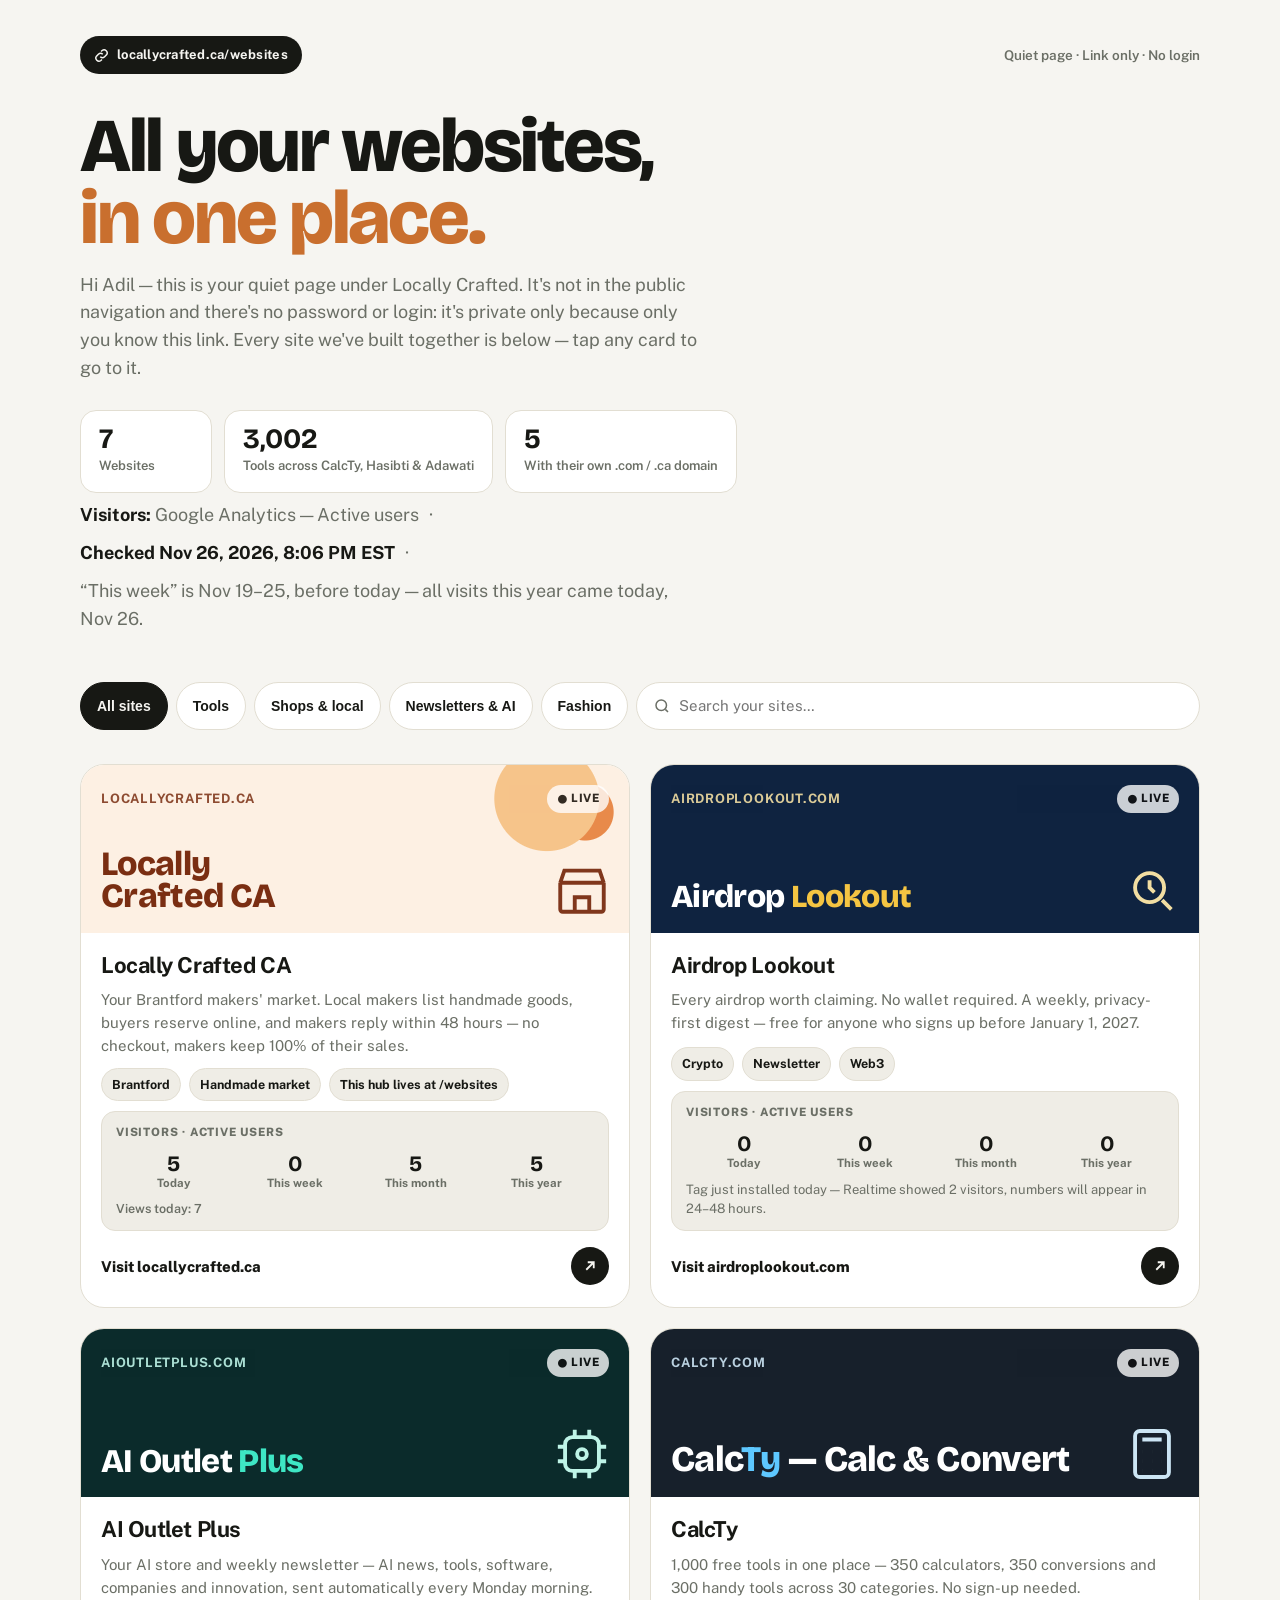
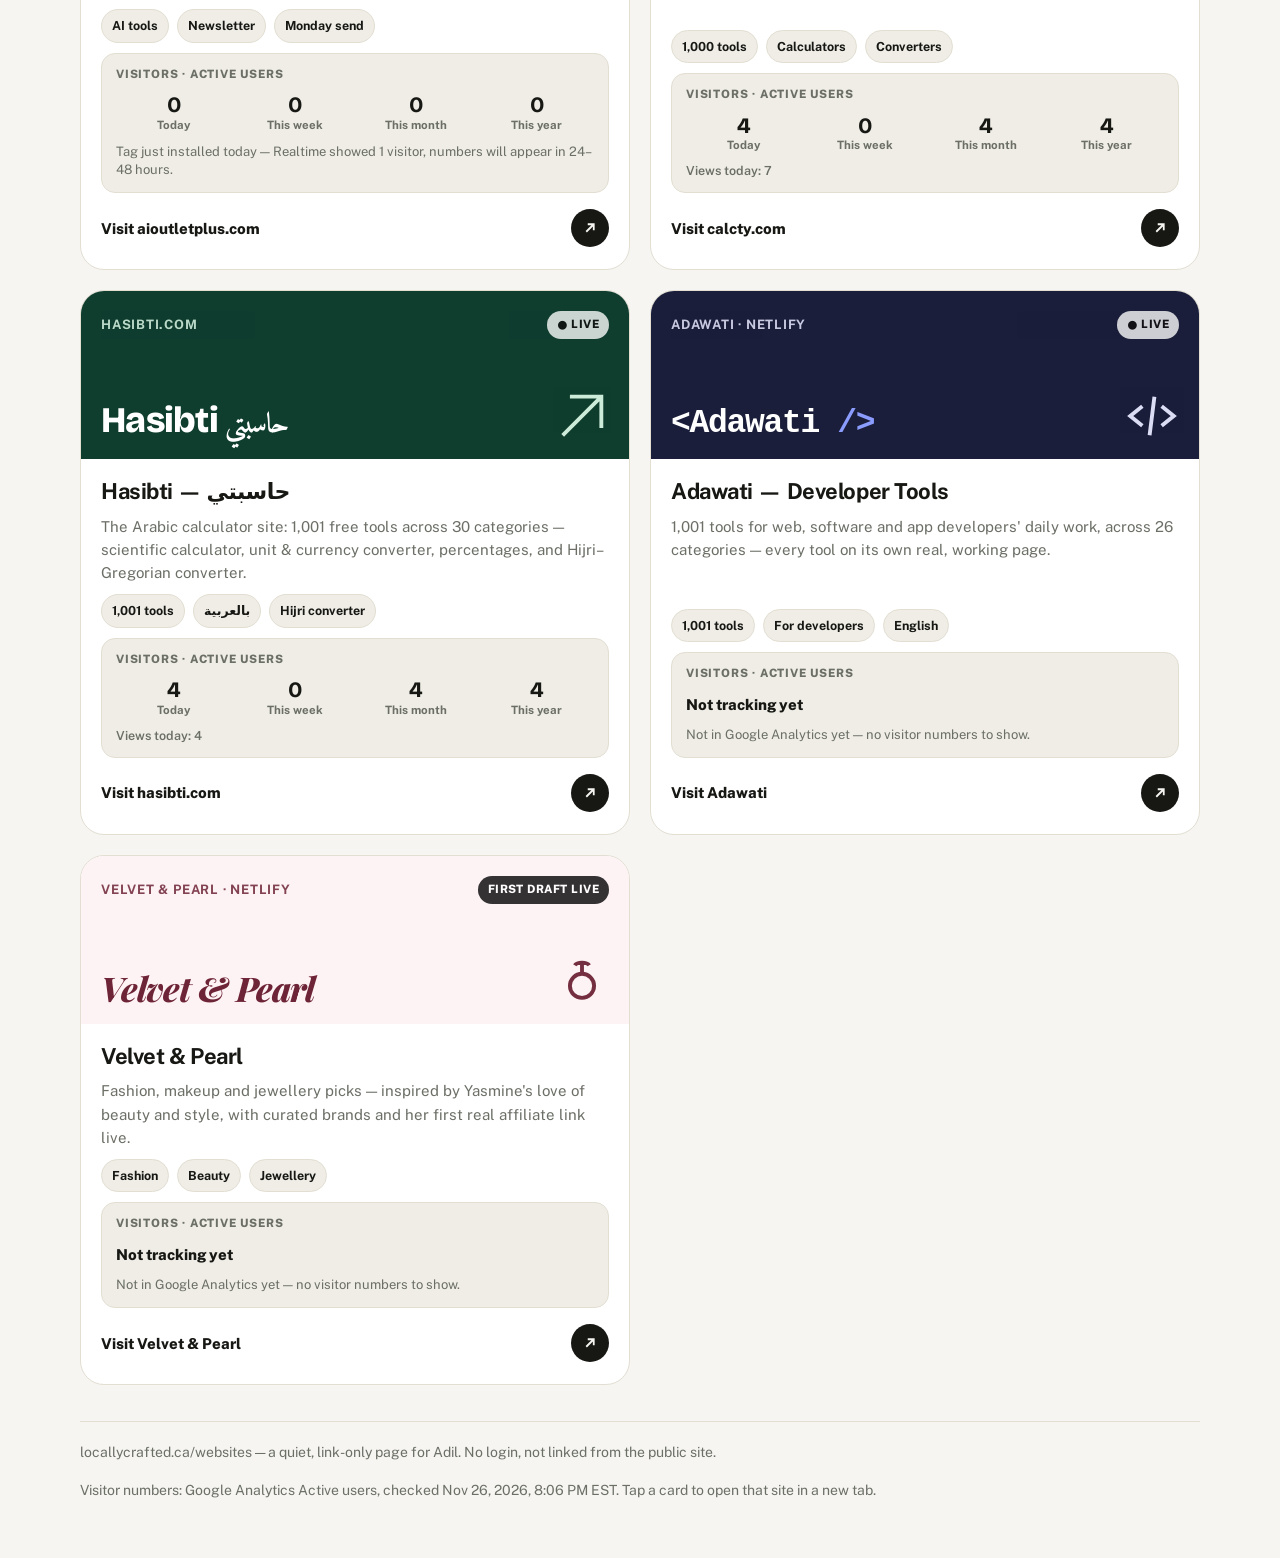
==== websites/index.html @ 3667b3fc "Add private websites hub at /websites (link-only page, no public link)" ====
<!doctype html>
<html lang="en">
<head>
<meta charset="utf-8">
<meta name="viewport" content="width=device-width, initial-scale=1, viewport-fit=cover">
<meta name="color-scheme" content="light dark">
<link rel="icon" href="data:,">
<title>My Websites Hub — Adil's Sites</title>
<link rel="preconnect" href="https://fonts.googleapis.com">
<link rel="preconnect" href="https://fonts.gstatic.com" crossorigin>
<link href="https://fonts.googleapis.com/css2?family=Bricolage+Grotesque:opsz,wght@12..96,500;12..96,700;12..96,800&family=Public+Sans:wght@400;500;600;700&family=Amiri:wght@700&family=Playfair+Display:ital,wght@0,700;1,600&display=swap" rel="stylesheet">
<style>
:root{
  --bg:#f6f5f1; --surface:#ffffff; --surface2:#efede6; --ink:#171814; --muted:#6b6f66; --line:#e2ded2;
  --accent:#c96f2e; --accent-ink:#fff;
  --radius:20px;
}
@media (prefers-color-scheme: dark){
  :root{ --bg:#121310; --surface:#1c1e1a; --surface2:#23251f; --ink:#f2f0e9; --muted:#a8aca0; --line:#2e302a; }
}
*{box-sizing:border-box}
html{scroll-behavior:smooth}
body{margin:0;background:var(--bg);color:var(--ink);font-family:"Public Sans",system-ui,sans-serif;line-height:1.55}
a{color:inherit}
button,[role="button"]{min-height:44px}
.wrap{max-width:1160px;margin:0 auto;padding:0 20px 56px}

/* Header */
.top{padding:36px 0 8px;display:flex;justify-content:space-between;align-items:center;gap:16px;flex-wrap:wrap}
.private{display:inline-flex;align-items:center;gap:8px;background:var(--ink);color:var(--bg);font-size:13px;font-weight:700;letter-spacing:.02em;padding:9px 14px;border-radius:999px}
.private svg{width:15px;height:15px}
.date{font-size:13.5px;color:var(--muted);font-weight:600}
.hero{padding:28px 0 10px;max-width:820px}
.hero h1{font-family:"Bricolage Grotesque",sans-serif;font-size:clamp(42px,7vw,76px);line-height:.95;letter-spacing:-.03em;margin:0 0 16px;font-weight:800}
.hero h1 em{font-style:normal;color:var(--accent)}
.hero p{font-size:18px;color:var(--muted);max-width:620px;margin:0}
.stats{display:flex;gap:12px;flex-wrap:wrap;margin:28px 0 8px}
.stat{background:var(--surface);border:1px solid var(--line);border-radius:16px;padding:14px 18px;min-width:132px}
.stat b{font-family:"Bricolage Grotesque",sans-serif;font-size:28px;display:block;line-height:1}
.stat span{font-size:13px;color:var(--muted);font-weight:600}

/* Filters */
.filters{display:flex;gap:8px;flex-wrap:wrap;margin:28px 0 22px;position:sticky;top:0;background:var(--bg);padding:12px 0;z-index:5}
.chip{border:1px solid var(--line);background:var(--surface);color:var(--ink);padding:10px 16px;border-radius:999px;font-weight:700;font-size:14px;cursor:pointer}
.chip[aria-pressed="true"]{background:var(--ink);color:var(--bg);border-color:var(--ink)}
.search{flex:1;min-width:200px;display:flex;align-items:center;gap:8px;background:var(--surface);border:1px solid var(--line);border-radius:999px;padding:0 16px}
.search input{border:0;background:transparent;color:var(--ink);font:inherit;font-size:15px;width:100%;padding:11px 0;outline:none}
.search svg{width:18px;height:18px;color:var(--muted);flex:none}

/* Grid */
.grid{display:grid;grid-template-columns:1fr 1fr;gap:20px;width:100%;min-width:0}
@media(max-width:760px){.grid{grid-template-columns:minmax(0,1fr)}}
.card{background:var(--surface);border:1px solid var(--line);border-radius:24px;overflow:hidden;text-decoration:none;display:flex;flex-direction:column;transition:transform .18s ease, box-shadow .18s ease;min-width:0;width:100%;max-width:100%}
.card:hover{transform:translateY(-3px);box-shadow:0 18px 40px rgba(0,0,0,.10)}
.card:focus-visible{outline:3px solid var(--accent);outline-offset:3px}
.visual{height:168px;position:relative;overflow:hidden;padding:20px;display:flex;flex-direction:column;justify-content:space-between}
.visual .mark{font-family:"Bricolage Grotesque",sans-serif;font-weight:800;letter-spacing:-.02em;line-height:.95}
.visual .domain{font-size:13px;font-weight:700;letter-spacing:.06em;text-transform:uppercase;opacity:.85;display:flex;justify-content:space-between;align-items:center;gap:10px}
.badge{background:rgba(255,255,255,.92);color:#111;padding:5px 10px;border-radius:999px;font-size:11.5px;font-weight:800;letter-spacing:.04em;text-transform:uppercase;white-space:nowrap}
.badge.dark{background:#111;color:#fff}
.body{padding:20px 20px 22px;display:flex;flex-direction:column;gap:10px;flex:1;min-width:0;width:100%}
.body h2{margin:0;font-size:22px;line-height:1.15;letter-spacing:-.02em}
.body p{margin:0;color:var(--muted);font-size:15px;flex:1}
.meta{display:flex;gap:8px;flex-wrap:wrap}
.tag{font-size:12.5px;font-weight:700;background:var(--surface2);border:1px solid var(--line);padding:6px 10px;border-radius:999px}
.ga{background:var(--surface2);border:1px solid var(--line);border-radius:14px;padding:12px 14px;width:100%;min-width:0;overflow:visible}
.ga-head{font-size:11.5px;font-weight:800;letter-spacing:.07em;text-transform:uppercase;color:var(--muted);margin-bottom:8px}
.ga-grid{display:grid;grid-template-columns:repeat(4,1fr);gap:6px;text-align:center;width:100%}
.ga-grid>div{min-width:0;padding:2px 0}
.ga-grid b{font-family:"Bricolage Grotesque",sans-serif;font-size:22px;display:block;line-height:1.1;overflow-wrap:anywhere}
.ga-grid span{font-size:11.5px;color:var(--muted);font-weight:700;display:block;line-height:1.3}
.ga-note{font-size:13px;color:var(--muted);margin-top:8px;line-height:1.45}
.ga-note:empty{display:none}
.ga-views{font-size:12.5px;color:var(--muted);font-weight:600;margin-top:6px}
.ga-none{font-weight:800;font-size:15px;padding:2px 0}
.checked{display:flex;gap:10px;flex-wrap:wrap;align-items:baseline;margin:18px 0 4px;font-size:14px;color:var(--muted)}
.checked b{color:var(--ink)}
.visit{margin-top:6px;display:flex;align-items:center;justify-content:space-between;gap:12px;font-weight:800;font-size:15px}
.visit .arrow{width:38px;height:38px;border-radius:50%;background:var(--ink);color:var(--bg);display:grid;place-items:center;flex:none}
.visit .arrow svg{width:18px;height:18px}
.card:hover .arrow{background:var(--accent);color:#fff}

/* Individual visual identities */
.v-local{background:#fdf0e3;color:#7a2e12;background-image:radial-gradient(circle at 85% 20%, #f6c48a 0 52px, transparent 53px),radial-gradient(circle at 92% 28%, #e88a4a 0 28px, transparent 29px)}
.v-local .mark{font-size:34px;max-width:280px}
.v-airdrop{background:#0f2340;color:#ffe9a8}
.v-airdrop .mark{font-size:32px;color:#fff;max-width:300px}
.v-airdrop .mark span{color:#f5c542}
.v-ai{background:#0b2b2b;color:#c8fff2}
.v-ai .mark{font-size:33px;color:#fff}
.v-ai .mark span{color:#3ee6c4}
.v-calc{background:#17202b;color:#d6f0ff}
.v-calc .mark{font-size:36px;color:#fff}
.v-calc .mark span{color:#5ec8ff}
.v-hasibti{background:#0f3d2e;color:#d9f5e3}
.v-hasibti .mark{font-size:36px;color:#fff}
.v-hasibti .arabic{font-family:"Amiri",serif;font-size:28px}
.v-adawati{background:#1b1e3a;color:#e6e8ff}
.v-adawati .mark{font-size:33px;color:#fff;font-family:ui-monospace,Menlo,monospace;letter-spacing:-.04em}
.v-adawati .mark span{color:#8b9cff}
.v-velvet{background:#fdf2f4;color:#6d2436}
.v-velvet .mark{font-family:"Playfair Display",serif;font-size:34px;font-style:italic}
.visual .big-icon{position:absolute;right:18px;bottom:14px;width:58px;height:58px;opacity:.95}
.visual .big-icon svg{width:100%;height:100%}

.empty{display:none;background:var(--surface);border:1px dashed var(--line);border-radius:20px;padding:28px;text-align:center;color:var(--muted)}
footer{margin-top:36px;padding-top:20px;border-top:1px solid var(--line);color:var(--muted);font-size:14px;display:flex;justify-content:space-between;gap:16px;flex-wrap:wrap}
@media (prefers-reduced-motion: reduce){.card{transition:none}.card:hover{transform:none}}

/* Mobile: visitor numbers must always be fully visible — 2×2 grid, no overflow, no cut-off */
@media(max-width:640px){
  .wrap{padding:0 14px 48px}
  .body{padding:18px 16px 20px}
  .ga{padding:16px 14px;border-radius:16px}
  .ga-head{font-size:12.5px;margin-bottom:12px;letter-spacing:.06em}
  .ga-grid{grid-template-columns:1fr 1fr;gap:16px 10px}
  .ga-grid>div{background:var(--surface);border:1px solid var(--line);border-radius:12px;padding:12px 8px 10px}
  .ga-grid b{font-size:30px;line-height:1}
  .ga-grid span{font-size:13.5px;margin-top:5px;white-space:normal;overflow-wrap:break-word}
  .ga-views{font-size:13.5px;margin-top:10px}
  .ga-note{font-size:13.5px;margin-top:10px}
  .ga-none{font-size:16px}
  .stats{gap:8px}
  .stat{flex:1 1 calc(33.333% - 8px);min-width:0;padding:12px 10px}
  .stat b{font-size:24px}
  .stat span{font-size:12.5px;line-height:1.3;display:block;margin-top:2px}
  .search{flex:1 1 100%;min-width:0}
  .visual{padding:16px;height:auto;min-height:150px}
  .visual .domain{flex-wrap:wrap}
  .hero h1{font-size:clamp(38px,11vw,56px)}
}
@media(max-width:380px){
  .wrap{padding:0 12px 44px}
  .body{padding:16px 14px 18px}
  .ga-grid{gap:12px 8px}
  .ga-grid b{font-size:28px}
  .ga-grid span{font-size:13px}
}
</style>
</head>
<body>
<div class="wrap">
  <div class="top">
    <span class="private"><svg viewBox="0 0 24 24" fill="none" stroke="currentColor" stroke-width="2.4"><path d="M10 14a5 5 0 0 0 7 0l3-3a5 5 0 0 0-7-7l-1.7 1.7"/><path d="M14 10a5 5 0 0 0-7 0l-3 3a5 5 0 0 0 7 7l1.7-1.7"/></svg> locallycrafted.ca/websites</span>
    <span class="date">Quiet page · Link only · No login</span>
  </div>

  <header class="hero">
    <h1>All your websites,<br><em>in one place.</em></h1>
    <p>Hi Adil — this is your quiet page under Locally Crafted. It's not in the public navigation and there's no password or login: it's private only because only you know this link. Every site we've built together is below — tap any card to go to it.</p>
    <div class="stats">
      <div class="stat"><b>7</b><span>Websites</span></div>
      <div class="stat"><b>3,002</b><span>Tools across CalcTy, Hasibti &amp; Adawati</span></div>
      <div class="stat"><b>5</b><span>With their own .com / .ca domain</span></div>
    </div>
    <p class="checked"><span><b>Visitors:</b> Google Analytics — Active users</span><span>·</span><span><b>Checked Nov 26, 2026, 8:06 PM EST</b></span><span>·</span><span>“This week” is Nov 19–25, before today — all visits this year came today, Nov 26.</span></p>
  </header>

  <div class="filters" role="group" aria-label="Filter websites">
    <button class="chip" data-filter="all" aria-pressed="true">All sites</button>
    <button class="chip" data-filter="tools" aria-pressed="false">Tools</button>
    <button class="chip" data-filter="shops" aria-pressed="false">Shops &amp; local</button>
    <button class="chip" data-filter="news" aria-pressed="false">Newsletters &amp; AI</button>
    <button class="chip" data-filter="books" aria-pressed="false">Fashion</button>
    <label class="search"><svg viewBox="0 0 24 24" fill="none" stroke="currentColor" stroke-width="2"><circle cx="11" cy="11" r="7"/><path d="m20 20-3.5-3.5"/></svg><input id="q" type="search" placeholder="Search your sites…" aria-label="Search your sites"></label>
  </div>

  <main class="grid" id="grid">

    <!-- Locally Crafted -->
    <a class="card" href="https://locallycrafted.ca" target="_blank" rel="noopener" data-cat="shops" data-search="locally crafted brantford makers handmade market canada">
      <div class="visual v-local">
        <div class="domain"><span>locallycrafted.ca</span><span class="badge">● Live</span></div>
        <div class="mark">Locally<br>Crafted CA</div>
        <div class="big-icon"><svg viewBox="0 0 24 24" fill="none" stroke="currentColor" stroke-width="1.6"><path d="M3 9l1.7-5h14.6L21 9M3 9h18M3 9v11a1 1 0 0 0 1 1h16a1 1 0 0 0 1-1V9M9 21v-6h6v6"/></svg></div>
      </div>
      <div class="body">
        <h2>Locally Crafted CA</h2>
        <p>Your Brantford makers' market. Local makers list handmade goods, buyers reserve online, and makers reply within 48 hours — no checkout, makers keep 100% of their sales.</p>
        <div class="meta"><span class="tag">Brantford</span><span class="tag">Handmade market</span><span class="tag">This hub lives at /websites</span></div>
        <div class="ga"><div class="ga-head">Visitors · Active users</div><div class="ga-grid"><div><b>5</b><span>Today</span></div><div><b>0</b><span>This week</span></div><div><b>5</b><span>This month</span></div><div><b>5</b><span>This year</span></div></div><div class="ga-views">Views today: 7</div></div>
        <div class="visit"><span>Visit locallycrafted.ca</span><span class="arrow"><svg viewBox="0 0 24 24" fill="none" stroke="currentColor" stroke-width="2.4"><path d="M7 17L17 7M9 7h8v8"/></svg></span></div>
      </div>
    </a>

    <!-- Airdrop Lookout -->
    <a class="card" href="https://airdroplookout.com" target="_blank" rel="noopener" data-cat="news" data-search="airdrop lookout crypto newsletter airdrops">
      <div class="visual v-airdrop">
        <div class="domain"><span>airdroplookout.com</span><span class="badge">● Live</span></div>
        <div class="mark">Airdrop <span>Lookout</span></div>
        <div class="big-icon"><svg viewBox="0 0 24 24" fill="none" stroke="currentColor" stroke-width="1.6"><circle cx="11" cy="11" r="6"/><path d="m20 20-3.8-3.8M11 8v3l2 2"/></svg></div>
      </div>
      <div class="body">
        <h2>Airdrop Lookout</h2>
        <p>Every airdrop worth claiming. No wallet required. A weekly, privacy-first digest — free for anyone who signs up before January 1, 2027.</p>
        <div class="meta"><span class="tag">Crypto</span><span class="tag">Newsletter</span><span class="tag">Web3</span></div>
        <div class="ga"><div class="ga-head">Visitors · Active users</div><div class="ga-grid"><div><b>0</b><span>Today</span></div><div><b>0</b><span>This week</span></div><div><b>0</b><span>This month</span></div><div><b>0</b><span>This year</span></div></div><div class="ga-note">Tag just installed today — Realtime showed 2 visitors, numbers will appear in 24–48 hours.</div></div>
        <div class="visit"><span>Visit airdroplookout.com</span><span class="arrow"><svg viewBox="0 0 24 24" fill="none" stroke="currentColor" stroke-width="2.4"><path d="M7 17L17 7M9 7h8v8"/></svg></span></div>
      </div>
    </a>

    <!-- AI Outlet Plus -->
    <a class="card" href="https://aioutletplus.com" target="_blank" rel="noopener" data-cat="news" data-search="ai outlet plus ai store artificial intelligence tools news">
      <div class="visual v-ai">
        <div class="domain"><span>aioutletplus.com</span><span class="badge">● Live</span></div>
        <div class="mark">AI Outlet <span>Plus</span></div>
        <div class="big-icon"><svg viewBox="0 0 24 24" fill="none" stroke="currentColor" stroke-width="1.6"><rect x="5" y="5" width="14" height="14" rx="3"/><path d="M9 2v3M15 2v3M9 19v3M15 19v3M2 9h3M2 15h3M19 9h3M19 15h3"/><circle cx="12" cy="12" r="2"/></svg></div>
      </div>
      <div class="body">
        <h2>AI Outlet Plus</h2>
        <p>Your AI store and weekly newsletter — AI news, tools, software, companies and innovation, sent automatically every Monday morning.</p>
        <div class="meta"><span class="tag">AI tools</span><span class="tag">Newsletter</span><span class="tag">Monday send</span></div>
        <div class="ga"><div class="ga-head">Visitors · Active users</div><div class="ga-grid"><div><b>0</b><span>Today</span></div><div><b>0</b><span>This week</span></div><div><b>0</b><span>This month</span></div><div><b>0</b><span>This year</span></div></div><div class="ga-note">Tag just installed today — Realtime showed 1 visitor, numbers will appear in 24–48 hours.</div></div>
        <div class="visit"><span>Visit aioutletplus.com</span><span class="arrow"><svg viewBox="0 0 24 24" fill="none" stroke="currentColor" stroke-width="2.4"><path d="M7 17L17 7M9 7h8v8"/></svg></span></div>
      </div>
    </a>

    <!-- CalcTy -->
    <a class="card" href="https://calcty.com" target="_blank" rel="noopener" data-cat="tools" data-search="calcty calct calc convert calculators converters">
      <div class="visual v-calc">
        <div class="domain"><span>calcty.com</span><span class="badge">● Live</span></div>
        <div class="mark">Calc<span>Ty</span> — Calc &amp; Convert</div>
        <div class="big-icon"><svg viewBox="0 0 24 24" fill="none" stroke="currentColor" stroke-width="1.6"><rect x="5" y="2.5" width="14" height="19" rx="2"/><path d="M8 6h8M8 11h.01M12 11h.01M16 11h.01M8 15h.01M12 15h.01M16 15h.01M8 19h.01M12 19h.01M16 19h.01"/></svg></div>
      </div>
      <div class="body">
        <h2>CalcTy</h2>
        <p>1,000 free tools in one place — 350 calculators, 350 conversions and 300 handy tools across 30 categories. No sign-up needed.</p>
        <div class="meta"><span class="tag">1,000 tools</span><span class="tag">Calculators</span><span class="tag">Converters</span></div>
        <div class="ga"><div class="ga-head">Visitors · Active users</div><div class="ga-grid"><div><b>4</b><span>Today</span></div><div><b>0</b><span>This week</span></div><div><b>4</b><span>This month</span></div><div><b>4</b><span>This year</span></div></div><div class="ga-views">Views today: 7</div></div>
        <div class="visit"><span>Visit calcty.com</span><span class="arrow"><svg viewBox="0 0 24 24" fill="none" stroke="currentColor" stroke-width="2.4"><path d="M7 17L17 7M9 7h8v8"/></svg></span></div>
      </div>
    </a>

    <!-- Hasibti -->
    <a class="card" href="https://hasibti.com" target="_blank" rel="noopener" data-cat="tools" data-search="hasibti hasibty arabic calculator حاسبتي">
      <div class="visual v-hasibti">
        <div class="domain"><span>hasibti.com</span><span class="badge">● Live</span></div>
        <div class="mark">Hasibti <span class="arabic">حاسبتي</span></div>
        <div class="big-icon"><svg viewBox="0 0 24 24" fill="none" stroke="currentColor" stroke-width="1.6"><path d="M4 20L20 4M7 4h13v13"/></svg></div>
      </div>
      <div class="body">
        <h2>Hasibti — حاسبتي</h2>
        <p>The Arabic calculator site: 1,001 free tools across 30 categories — scientific calculator, unit &amp; currency converter, percentages, and Hijri–Gregorian converter.</p>
        <div class="meta"><span class="tag">1,001 tools</span><span class="tag">بالعربية</span><span class="tag">Hijri converter</span></div>
        <div class="ga"><div class="ga-head">Visitors · Active users</div><div class="ga-grid"><div><b>4</b><span>Today</span></div><div><b>0</b><span>This week</span></div><div><b>4</b><span>This month</span></div><div><b>4</b><span>This year</span></div></div><div class="ga-views">Views today: 4</div></div>
        <div class="visit"><span>Visit hasibti.com</span><span class="arrow"><svg viewBox="0 0 24 24" fill="none" stroke="currentColor" stroke-width="2.4"><path d="M7 17L17 7M9 7h8v8"/></svg></span></div>
      </div>
    </a>

    <!-- Adawati -->
    <a class="card" href="https://lovely-baklava-611aec.netlify.app/" target="_blank" rel="noopener" data-cat="tools" data-search="adawati developer tools dev programming">
      <div class="visual v-adawati">
        <div class="domain"><span>adawati · netlify</span><span class="badge">● Live</span></div>
        <div class="mark">&lt;Adawati<span> /&gt;</span></div>
        <div class="big-icon"><svg viewBox="0 0 24 24" fill="none" stroke="currentColor" stroke-width="1.6"><path d="m8 8-5 4 5 4M16 8l5 4-5 4M13 4l-2 16"/></svg></div>
      </div>
      <div class="body">
        <h2>Adawati — Developer Tools</h2>
        <p>1,001 tools for web, software and app developers' daily work, across 26 categories — every tool on its own real, working page.</p>
        <div class="meta"><span class="tag">1,001 tools</span><span class="tag">For developers</span><span class="tag">English</span></div>
        <div class="ga"><div class="ga-head">Visitors · Active users</div><div class="ga-none">Not tracking yet</div><div class="ga-note">Not in Google Analytics yet — no visitor numbers to show.</div></div>
        <div class="visit"><span>Visit Adawati</span><span class="arrow"><svg viewBox="0 0 24 24" fill="none" stroke="currentColor" stroke-width="2.4"><path d="M7 17L17 7M9 7h8v8"/></svg></span></div>
      </div>
    </a>

    <!-- Velvet & Pearl -->
    <a class="card" href="https://velvet-pearl-first-draft.netlify.app/" target="_blank" rel="noopener" data-cat="books shops" data-search="velvet pearl fashion makeup jewelry beauty yasmine">
      <div class="visual v-velvet">
        <div class="domain"><span>velvet &amp; pearl · netlify</span><span class="badge dark">First draft live</span></div>
        <div class="mark">Velvet &amp; Pearl</div>
        <div class="big-icon"><svg viewBox="0 0 24 24" fill="none" stroke="currentColor" stroke-width="1.6"><circle cx="12" cy="14" r="5"/><path d="M12 9V4M9 5.5C10 4 14 4 15 5.5"/></svg></div>
      </div>
      <div class="body">
        <h2>Velvet &amp; Pearl</h2>
        <p>Fashion, makeup and jewellery picks — inspired by Yasmine's love of beauty and style, with curated brands and her first real affiliate link live.</p>
        <div class="meta"><span class="tag">Fashion</span><span class="tag">Beauty</span><span class="tag">Jewellery</span></div>
        <div class="ga"><div class="ga-head">Visitors · Active users</div><div class="ga-none">Not tracking yet</div><div class="ga-note">Not in Google Analytics yet — no visitor numbers to show.</div></div>
        <div class="visit"><span>Visit Velvet &amp; Pearl</span><span class="arrow"><svg viewBox="0 0 24 24" fill="none" stroke="currentColor" stroke-width="2.4"><path d="M7 17L17 7M9 7h8v8"/></svg></span></div>
      </div>
    </a>

  </main>

  <div class="empty" id="empty">No site matches that search — try “tools”, “crypto” or “fashion”.</div>

  <footer>
    <span>locallycrafted.ca/websites — a quiet, link-only page for Adil. No login, not linked from the public site.</span>
    <span>Visitor numbers: Google Analytics Active users, checked Nov 26, 2026, 8:06 PM EST. Tap a card to open that site in a new tab.</span>
  </footer>
</div>

<script src="/websites/websites.js" defer></script>
</body>
</html>
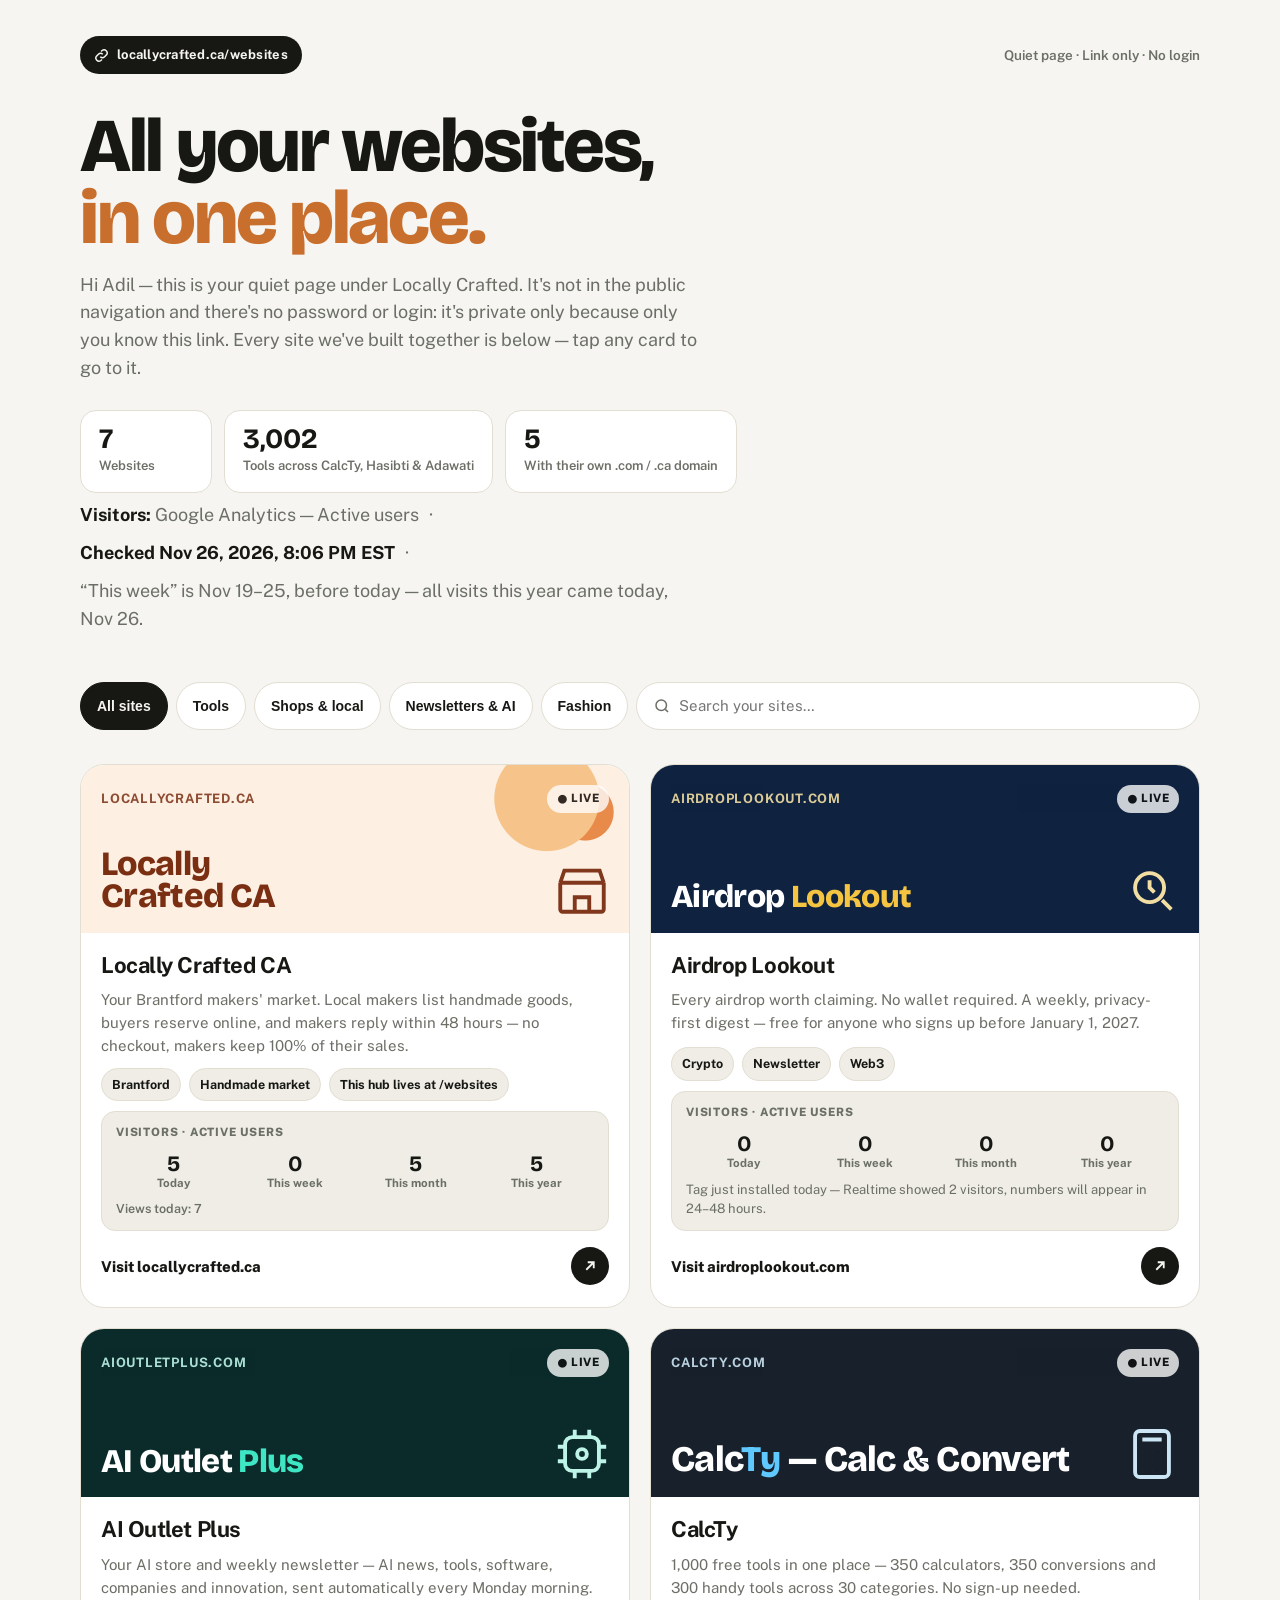
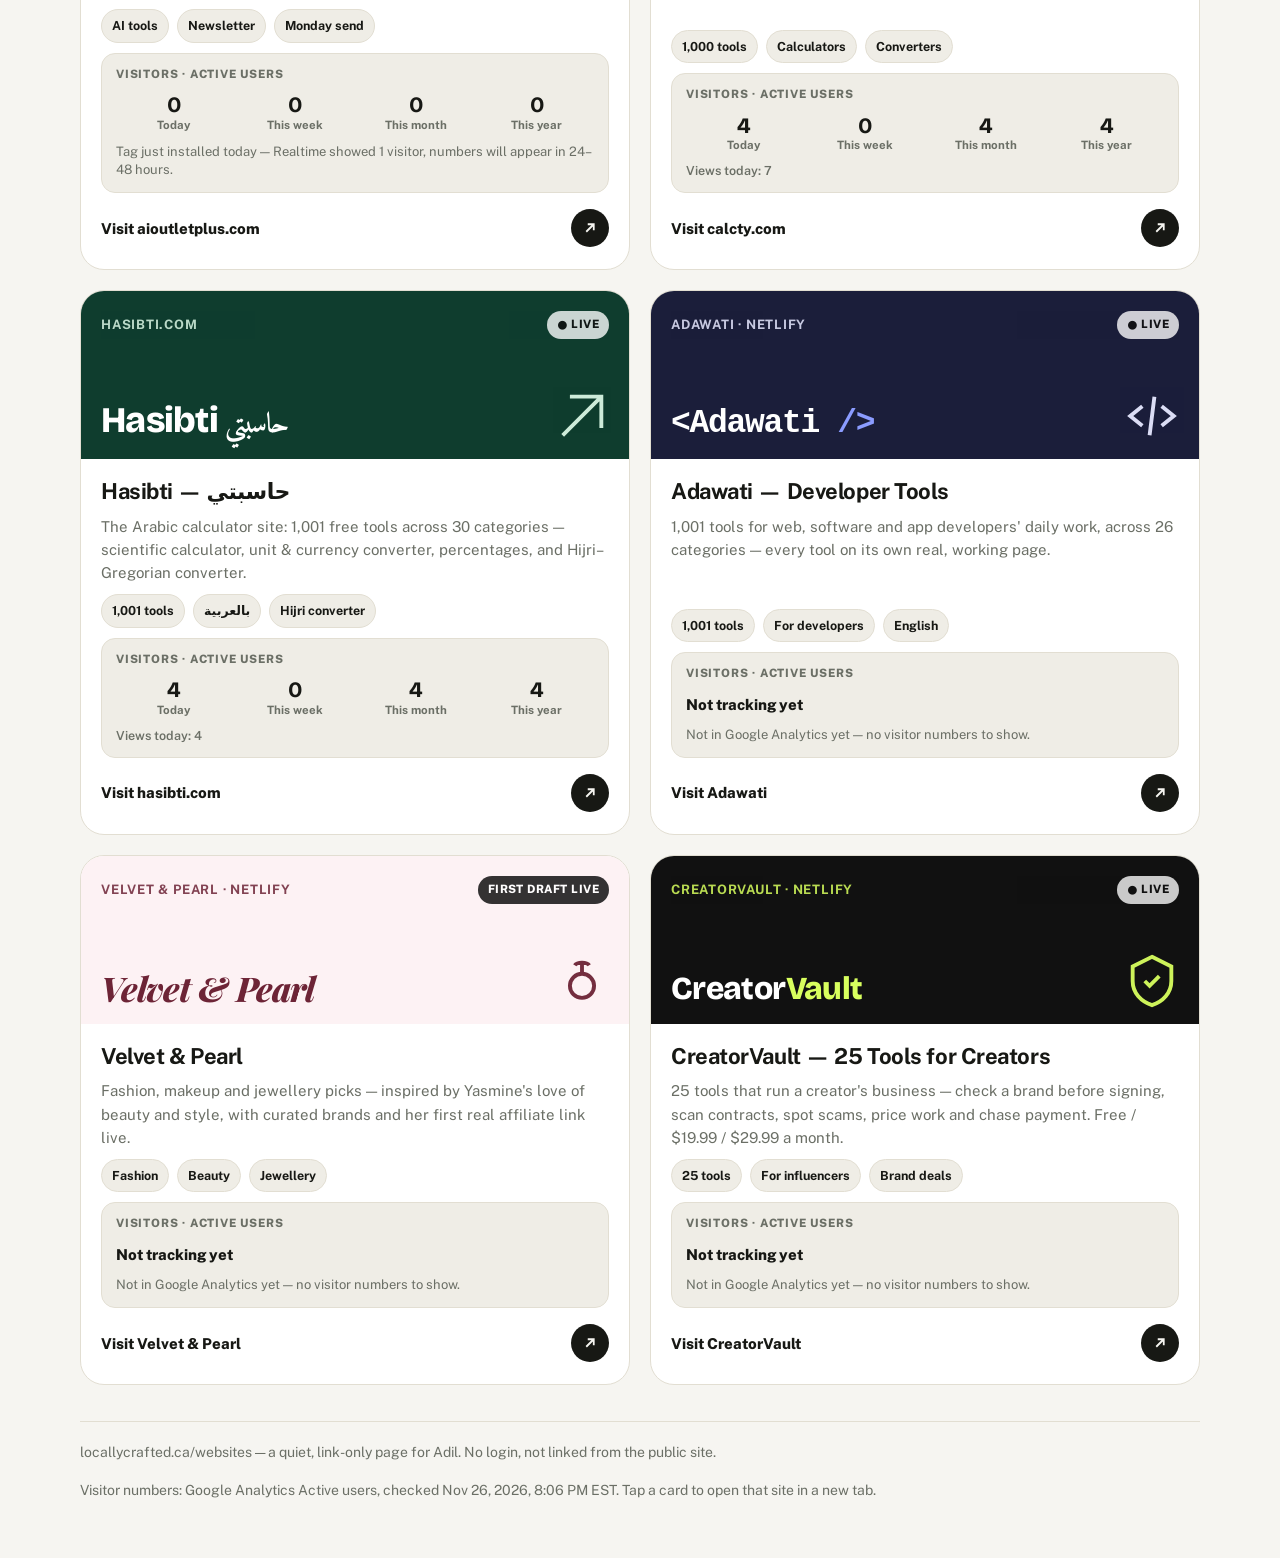
==== commit 03198904: "Add CreatorVault card to private websites hub" ====
--- a/websites/index.html
+++ b/websites/index.html
@@ -100,6 +100,9 @@
 .v-adawati .mark span{color:#8b9cff}
 .v-velvet{background:#fdf2f4;color:#6d2436}
 .v-velvet .mark{font-family:"Playfair Display",serif;font-size:34px;font-style:italic}
+.v-creator{background:#111;color:#d8ff5e}
+.v-creator .mark{font-size:32px;color:#fff}
+.v-creator .mark span{color:#d8ff5e}
 .visual .big-icon{position:absolute;right:18px;bottom:14px;width:58px;height:58px;opacity:.95}
 .visual .big-icon svg{width:100%;height:100%}
 
@@ -279,6 +282,23 @@
       </div>
     </a>
 
+
+    <!-- CreatorVault -->
+    <a class="card" href="https://effulgent-flan-5e3c57.netlify.app/" target="_blank" rel="noopener" data-cat="tools" data-search="creatorvault creator influencers brand deals tools membership">
+      <div class="visual v-creator">
+        <div class="domain"><span>creatorvault · netlify</span><span class="badge">● Live</span></div>
+        <div class="mark">Creator<span>Vault</span></div>
+        <div class="big-icon"><svg viewBox="0 0 24 24" fill="none" stroke="currentColor" stroke-width="1.6"><path d="M12 2l8 4v6c0 5-3.5 8.5-8 10-4.5-1.5-8-5-8-10V6l8-4z"/><path d="M9 12l2 2 4-4"/></svg></div>
+      </div>
+      <div class="body">
+        <h2>CreatorVault — 25 Tools for Creators</h2>
+        <p>25 tools that run a creator's business — check a brand before signing, scan contracts, spot scams, price work and chase payment. Free / $19.99 / $29.99 a month.</p>
+        <div class="meta"><span class="tag">25 tools</span><span class="tag">For influencers</span><span class="tag">Brand deals</span></div>
+        <div class="ga"><div class="ga-head">Visitors · Active users</div><div class="ga-none">Not tracking yet</div><div class="ga-note">Not in Google Analytics yet — no visitor numbers to show.</div></div>
+        <div class="visit"><span>Visit CreatorVault</span><span class="arrow"><svg viewBox="0 0 24 24" fill="none" stroke="currentColor" stroke-width="2.4"><path d="M7 17L17 7M9 7h8v8"/></svg></span></div>
+      </div>
+    </a>
+
   </main>
 
   <div class="empty" id="empty">No site matches that search — try “tools”, “crypto” or “fashion”.</div>
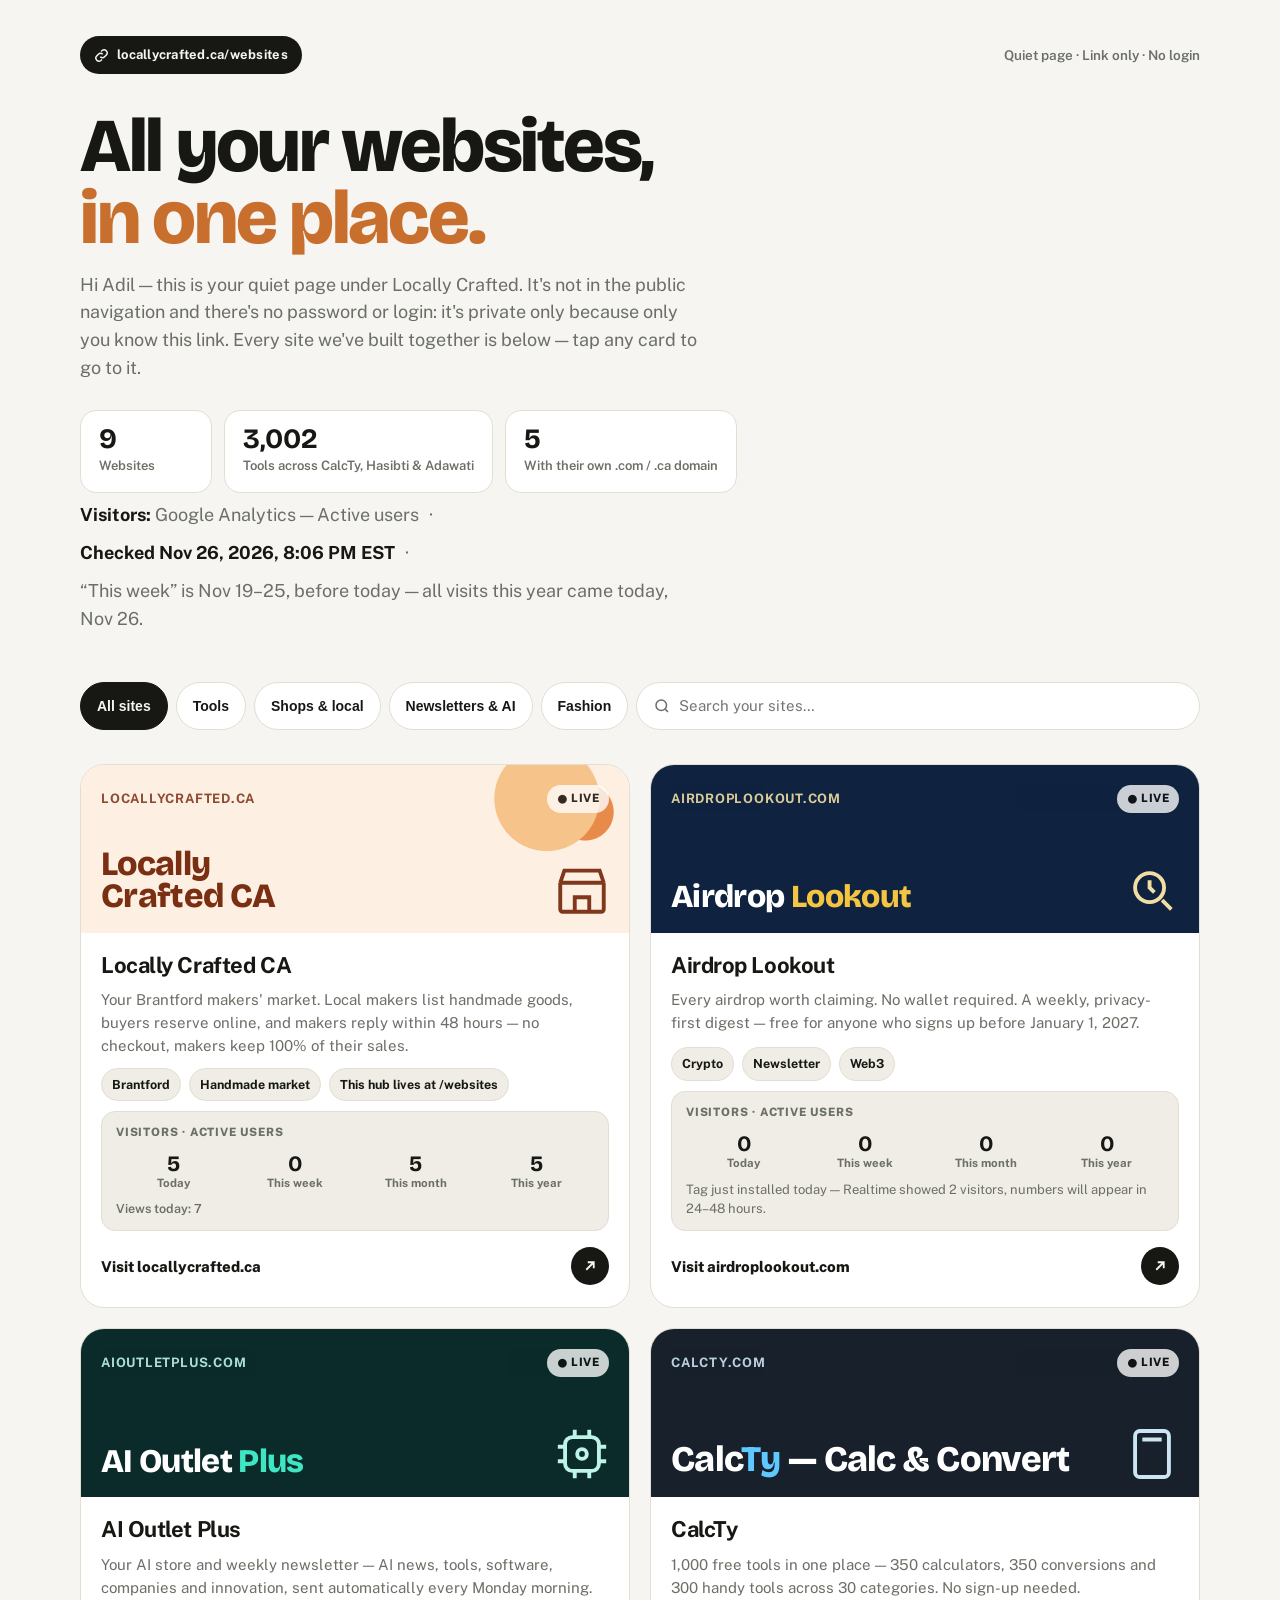
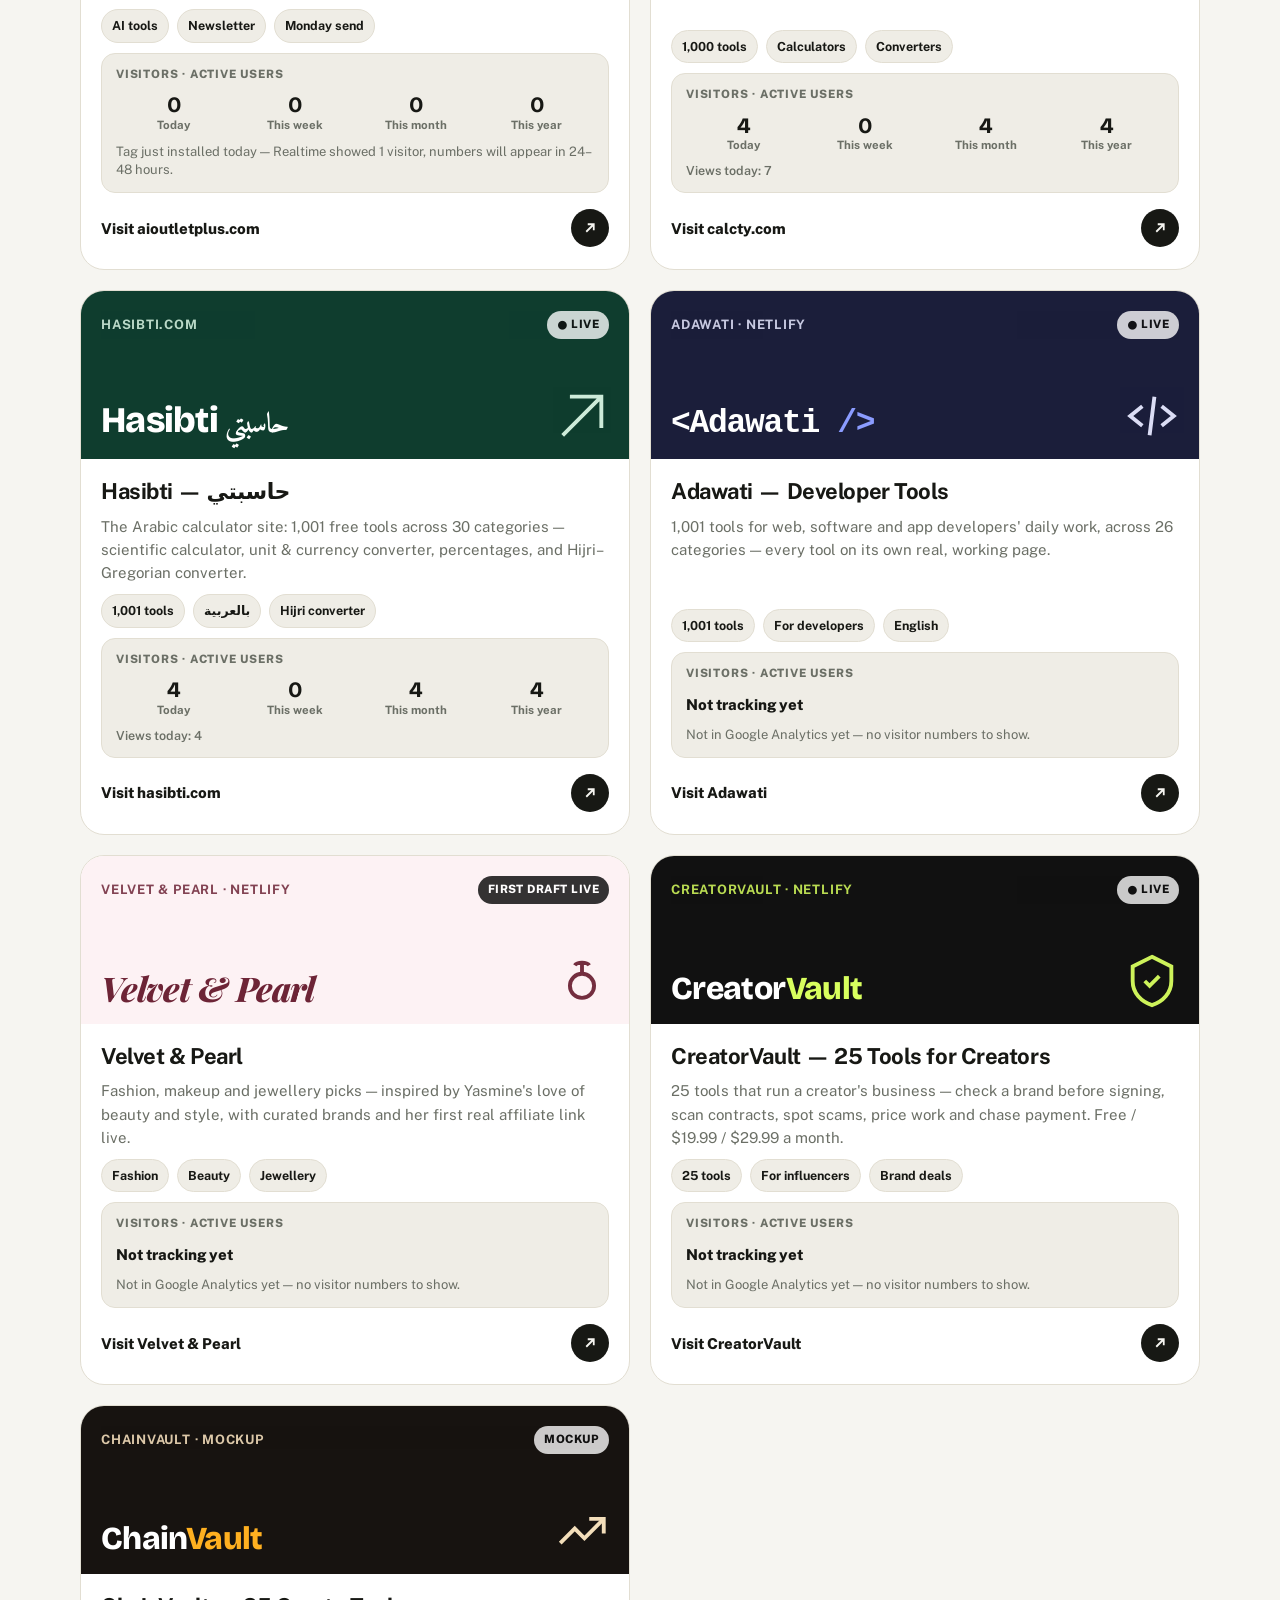
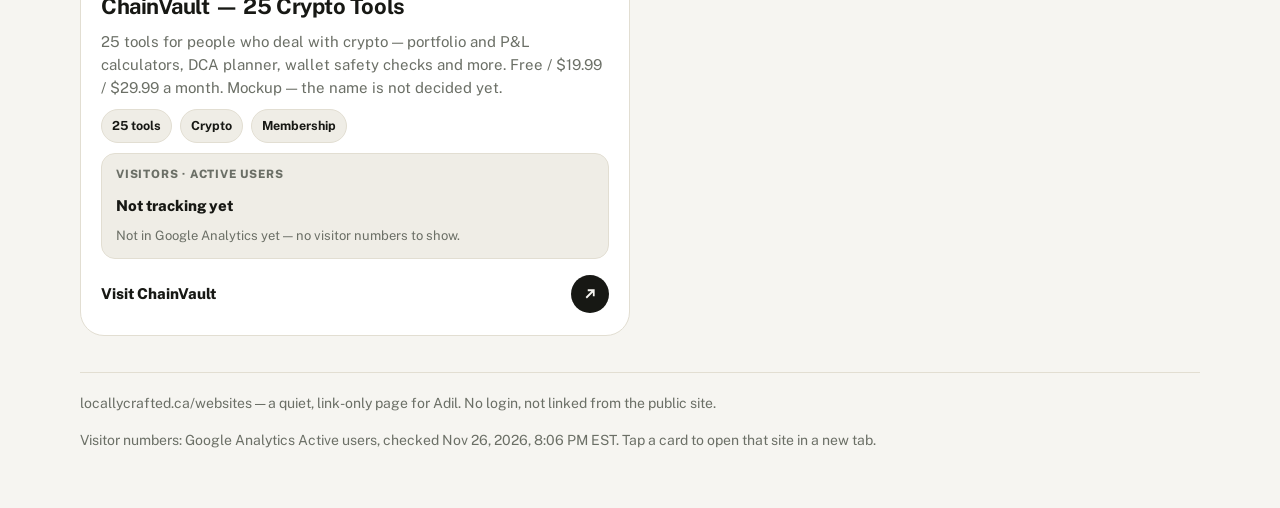
==== commit 7b14d2bd: "Add ChainVault crypto tools mockup card (9th site)" ====
--- a/websites/index.html
+++ b/websites/index.html
@@ -103,6 +103,9 @@
 .v-creator{background:#111;color:#d8ff5e}
 .v-creator .mark{font-size:32px;color:#fff}
 .v-creator .mark span{color:#d8ff5e}
+.v-chain{background:#171310;color:#ffe9c4}
+.v-chain .mark{font-size:32px;color:#fff}
+.v-chain .mark span{color:#ffb020}
 .visual .big-icon{position:absolute;right:18px;bottom:14px;width:58px;height:58px;opacity:.95}
 .visual .big-icon svg{width:100%;height:100%}
 
@@ -152,7 +155,7 @@
     <h1>All your websites,<br><em>in one place.</em></h1>
     <p>Hi Adil — this is your quiet page under Locally Crafted. It's not in the public navigation and there's no password or login: it's private only because only you know this link. Every site we've built together is below — tap any card to go to it.</p>
     <div class="stats">
-      <div class="stat"><b>7</b><span>Websites</span></div>
+      <div class="stat"><b>9</b><span>Websites</span></div>
       <div class="stat"><b>3,002</b><span>Tools across CalcTy, Hasibti &amp; Adawati</span></div>
       <div class="stat"><b>5</b><span>With their own .com / .ca domain</span></div>
     </div>
@@ -299,6 +302,22 @@
       </div>
     </a>
 
+    <!-- ChainVault -->
+    <a class="card" href="https://muse.ai/s/crypto-membership-site-mockup-xpi6xoxeyxsjxaxgxr/2gIcq0QdW0xD3NBzAh7lYyXsnCrGJ81f02BEmrHcL4o" target="_blank" rel="noopener" data-cat="tools" data-search="chainvault crypto tools membership portfolio trading">
+      <div class="visual v-chain">
+        <div class="domain"><span>chainvault · mockup</span><span class="badge">Mockup</span></div>
+        <div class="mark">Chain<span>Vault</span></div>
+        <div class="big-icon"><svg viewBox="0 0 24 24" fill="none" stroke="currentColor" stroke-width="1.6"><path d="M3 17l6-6 4 4 8-8"/><path d="M15 7h6v6"/></svg></div>
+      </div>
+      <div class="body">
+        <h2>ChainVault — 25 Crypto Tools</h2>
+        <p>25 tools for people who deal with crypto — portfolio and P&amp;L calculators, DCA planner, wallet safety checks and more. Free / $19.99 / $29.99 a month. Mockup — the name is not decided yet.</p>
+        <div class="meta"><span class="tag">25 tools</span><span class="tag">Crypto</span><span class="tag">Membership</span></div>
+        <div class="ga"><div class="ga-head">Visitors · Active users</div><div class="ga-none">Not tracking yet</div><div class="ga-note">Not in Google Analytics yet — no visitor numbers to show.</div></div>
+        <div class="visit"><span>Visit ChainVault</span><span class="arrow"><svg viewBox="0 0 24 24" fill="none" stroke="currentColor" stroke-width="2.4"><path d="M7 17L17 7M9 7h8v8"/></svg></span></div>
+      </div>
+    </a>
+
   </main>
 
   <div class="empty" id="empty">No site matches that search — try “tools”, “crypto” or “fashion”.</div>
